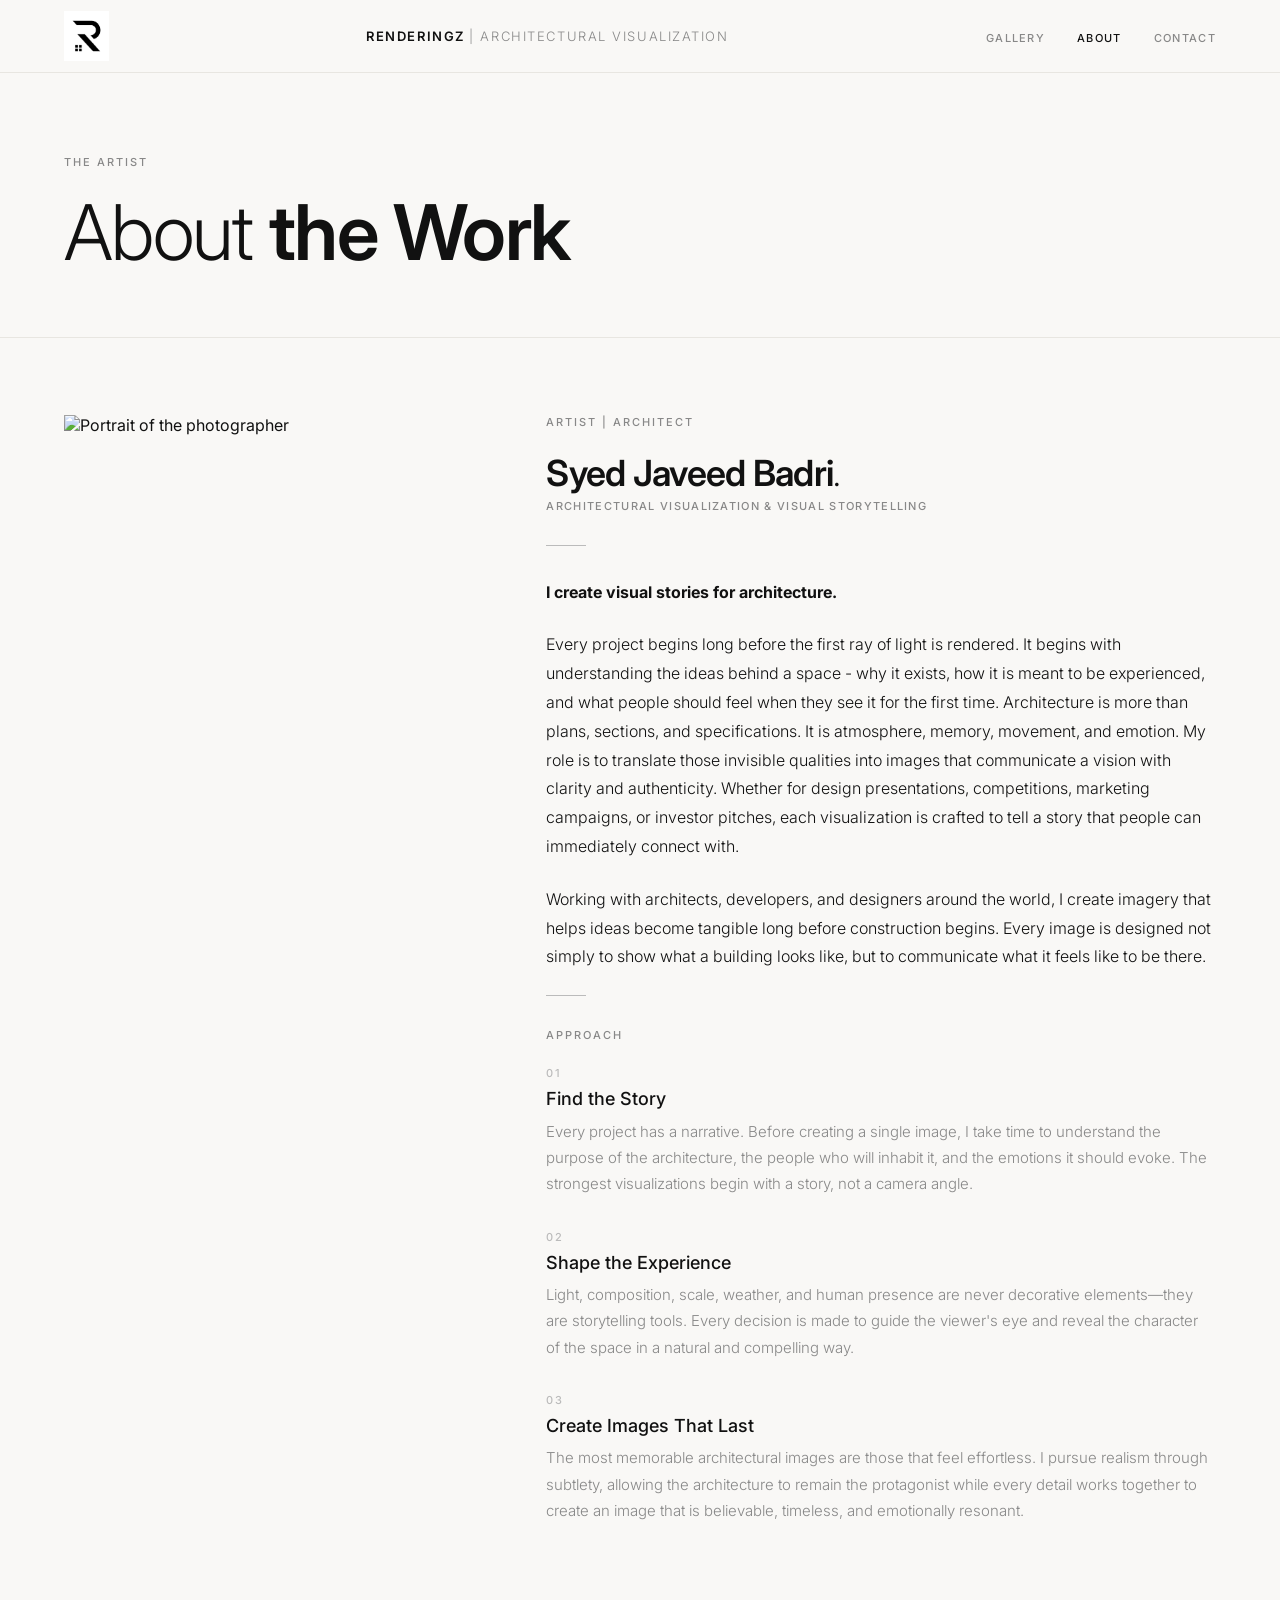
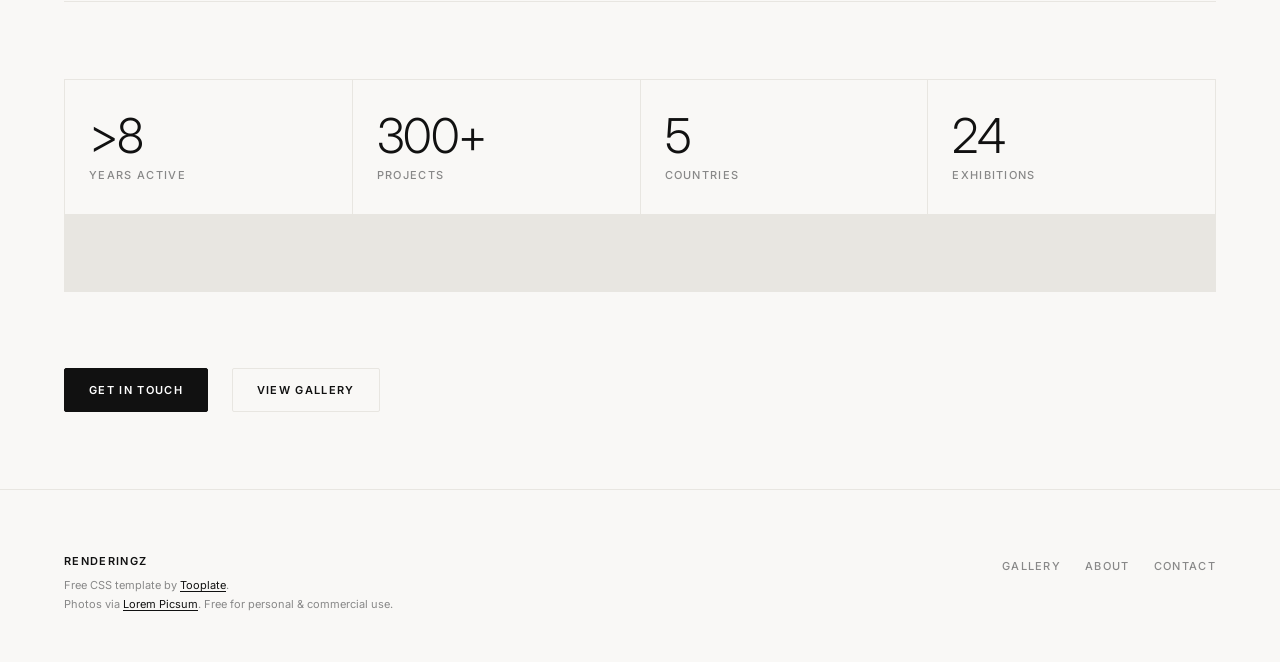
==== about.html @ 3589bfb1 "first initial commit" ====
<!DOCTYPE html>
<html lang="en">
<head>
  <meta charset="UTF-8" />
  <meta name="viewport" content="width=device-width, initial-scale=1.0" />
  <title>About — Renderingz</title>
  <link rel="icon" href="images/favicon.ico.png" />
  <meta name="description" content="About the photographer — Renderingz." />

  <!--
Tooplate 2160 Exhibit Studio
https://www.tooplate.com/view/2160-exhibit-studio
Free HTML CSS Template
-->

  <link rel="preconnect" href="https://fonts.googleapis.com" />
  <link rel="preconnect" href="https://fonts.gstatic.com" crossorigin />
  <link href="https://fonts.googleapis.com/css2?family=Inter:wght@300;400;500;600&display=swap" rel="stylesheet" />
  <link rel="stylesheet" href="Renderingz-style.css" />
</head>
<body>

  <!-- ═══════════════════════════════════════════════════════════════
       NAVIGATION
       ═══════════════════════════════════════════════════════════════ -->
  <nav class="site-nav" role="navigation" aria-label="Main">

    

    <div class="nav__bar">

      <a href="index.html" class="logo">
        <img src="images/logo-2-01.png" alt="Company Logo">

      <!-- ↓ EDIT: Your studio / brand name -->
      <a href="index.html" class="nav__wordmark">RENDERINGZ <span>| Architectural visualization</span></a>

      <ul class="nav__links">
        <li><a href="index.html">Gallery</a></li>
        <li><a href="about.html" class="nav__link--active">About</a></li>
        <li><a href="contact.html">Contact</a></li>
      </ul>

      <button
        class="nav__hamburger"
        id="js-hamburger"
        aria-label="Open menu"
        aria-expanded="false"
        aria-controls="js-mobile-menu"
      >
        <span class="nav__hamburger-line"></span>
        <span class="nav__hamburger-line"></span>
        <span class="nav__hamburger-line"></span>
      </button>
    </div>

    <ul class="nav__mobile-menu" id="js-mobile-menu" aria-hidden="true">
      <li><a href="index.html">Gallery</a></li>
      <li><a href="about.html" class="nav__link--active">About</a></li>
      <li><a href="contact.html">Contact</a></li>
    </ul>

  </nav>


  <!-- ═══════════════════════════════════════════════════════════════
       HERO
       ═══════════════════════════════════════════════════════════════ -->
  <header class="page-hero">
    <p class="page-hero__tag">The Artist</p>
    <!-- ↓ EDIT: Your name or studio tagline -->
    <h1 class="page-hero__title">About <strong>the Work</strong></h1>
  </header>


  <!-- ═══════════════════════════════════════════════════════════════
       ABOUT CONTENT
       ═══════════════════════════════════════════════════════════════ -->
  <main class="about-body">

    <!-- ── Portrait + Bio ──────────────────────────────────────── -->
    <div class="about-intro">

      <div class="about-portrait">
        <!-- ↓ EDIT: Replace with your portrait photo -->
        <img
          src="images/tooplate-about-image.jpg"
          width="600"
          height="800"
          alt="Portrait of the photographer"
          class="about-portrait__img"
          loading="eager"
        />
      </div>

      <div class="about-bio">
        <p class="about-bio__label">Artist | Architect</p>

        <!-- ↓ EDIT: Your full name -->
        <h2 class="about-bio__name"><strong>Syed Javeed Badri</strong>.</h2>
        <!-- ↓ EDIT: Your title or specialty -->
        <p class="about-bio__title">Architectural Visualization & Visual Storytelling</p>

        <div class="about-bio__divider" aria-hidden="true"></div>

        <!-- ↓ EDIT: Your bio paragraphs (2–3 is ideal) -->
        <p class="about-bio__text">
          <strong>I create visual stories for architecture.</strong>
          
        </p>
        <p class="about-bio__text">
          Every project begins long before the first ray of light is rendered. It begins with understanding the ideas behind a space - why it exists, how it is meant to be experienced, and what people should feel when they see it for the first time. 
          Architecture is more than plans, sections, and specifications. It is atmosphere, memory, movement, and emotion. My role is to translate those invisible qualities into images that communicate a vision with clarity and authenticity. Whether for design presentations, competitions, marketing campaigns, or investor pitches, each visualization is crafted to tell a story that people can immediately connect with.
        </p>
        <p class="about-bio__text">
          Working with architects, developers, and designers around the world, I create imagery that helps ideas become tangible long before construction begins. Every image is designed not simply to show what a building looks like, but to communicate what it feels like to be there.
        </p>

        <!-- ── Approach ──────────────────────────────────────────── -->
        <div class="about-bio__divider" aria-hidden="true"></div>
        <p class="about-bio__label">Approach</p>

        <div class="about-approach__items">

          <!-- ↓ EDIT: Your working philosophy — 3 points is ideal -->
          <div class="about-approach__item">
            <div class="about-approach__item-number">01</div>
            <h3 class="about-approach__item-title">Find the Story</h3>
            <p class="about-approach__item-text">
              Every project has a narrative. Before creating a single image, I take time to understand the purpose of the architecture, the people who will inhabit it, and the emotions it should evoke. The strongest visualizations begin with a story, not a camera angle.
            </p>
          </div>

          <div class="about-approach__item">
            <div class="about-approach__item-number">02</div>
            <h3 class="about-approach__item-title">Shape the Experience</h3>
            <p class="about-approach__item-text">
              Light, composition, scale, weather, and human presence are never decorative elements—they are storytelling tools. Every decision is made to guide the viewer's eye and reveal the character of the space in a natural and compelling way.
            </p>
          </div>

          <div class="about-approach__item">
            <div class="about-approach__item-number">03</div>
            <h3 class="about-approach__item-title">Create Images That Last</h3>
            <p class="about-approach__item-text">
              The most memorable architectural images are those that feel effortless. I pursue realism through subtlety, allowing the architecture to remain the protagonist while every detail works together to create an image that is believable, timeless, and emotionally resonant.
            </p>
          </div>

        </div>

      </div>

    </div><!-- /about-intro -->


    <!-- ── Stats ────────────────────────────────────────────────── -->
    <div class="about-stats">

      <!-- ↓ EDIT: Update your career stats -->
      <div class="about-stat">
        <div class="about-stat__number">>8</div>
        <div class="about-stat__label">Years active</div>
      </div>

      <div class="about-stat">
        <div class="about-stat__number">300+</div>
        <div class="about-stat__label">Projects</div>
      </div>

      <div class="about-stat">
        <div class="about-stat__number">5</div>
        <div class="about-stat__label">Countries</div>
      </div>

      <div class="about-stat">
        <div class="about-stat__number">24</div>
        <div class="about-stat__label">Exhibitions</div>
      </div>

    </div><!-- /about-stats -->


    <!-- ── CTA ──────────────────────────────────────────────────── -->
    <div class="about-cta">
      <!-- ↓ EDIT: Link to your gallery and contact page -->
      <a href="contact.html" class="btn btn--primary">Get in touch</a>
      <a href="index.html"   class="btn btn--ghost">View gallery</a>
    </div>

  </main>


  <!-- ═══════════════════════════════════════════════════════════════
       FOOTER
       ═══════════════════════════════════════════════════════════════ -->
  <footer class="site-footer">
    <div>
      <!-- ↓ EDIT: Your studio name -->
      <p class="footer__brand">Renderingz</p>
      <p class="footer__credit">
        Free CSS template by <a href="https://www.tooplate.com/view/2160-exhibit-studio" target="_blank" rel="nofollow">Tooplate</a>.<br>
        Photos via <a href="https://picsum.photos" target="_blank" rel="noopener">Lorem Picsum</a>. Free for personal &amp; commercial use.
      </p>
    </div>
    <ul class="footer__nav">
      <li><a href="index.html">Gallery</a></li>
      <li><a href="about.html">About</a></li>
      <li><a href="contact.html">Contact</a></li>
    </ul>
  </footer>

  <!-- ═══════════════════════════════════════════════════════════════
       JAVASCRIPT — Hamburger menu only
       ═══════════════════════════════════════════════════════════════ -->
  <script src="tooplate-exhibit-script.js"></script>

</body>
</html>
---- Renderingz-style.css ----
/*
Tooplate 2160 Exhibit Studio
https://www.tooplate.com/view/2160-exhibit-studio
Free HTML CSS Template
*/

/* ═══════════════════════════════════════════════════════════════
       DESIGN TOKENS — Edit these to restyle the entire template
       ═══════════════════════════════════════════════════════════════ */
    :root {

      /* ── Palette ─────────────────────────────────────────────── */
      --color-page-background:    #f9f8f6;   /* Off-white canvas                */
      --color-surface:            #ffffff;   /* Card / panel backgrounds        */
      --color-text-primary:       #111111;   /* Headlines, nav links            */
      --color-text-secondary:     #888888;   /* Sub-labels, meta info           */
      --color-text-tertiary:      #bbbbbb;   /* Dividers, faint labels          */
      --color-accent:             #111111;   /* Hover underlines, active states */
      --color-border-subtle:      #e8e6e1;   /* Hairline borders                */

      /* ── Caption Overlay ─────────────────────────────────────── */
      --color-caption-background: rgba(0, 0, 0, 0.72);  /* Semi-transparent bar */
      --color-caption-text:       #ffffff;
      --color-caption-meta:       rgba(255, 255, 255, 0.60);

      /* ── Lightbox (Lightroom Mode) ───────────────────────────── */
      --color-lightbox-backdrop:  rgba(8, 8, 8, 0.97);
      --color-lightbox-ui:        rgba(255, 255, 255, 0.85);
      --color-lightbox-ui-hover:  #ffffff;
      --color-lightbox-meta:      rgba(255, 255, 255, 0.50);

      /* ── Typography ──────────────────────────────────────────── */
      --font-family:              'Inter', -apple-system, BlinkMacSystemFont, sans-serif;
      --font-size-wordmark:       0.8125rem;  /* NAV logo text             */
      --font-size-label:          0.6875rem;  /* Tags, meta, small labels  */
      --font-size-caption-title:  0.8125rem;  /* Overlay photo title       */
      --font-size-caption-meta:   0.6875rem;  /* Overlay photographer meta */
      --font-size-hero-title:     clamp(2.25rem, 6vw, 5rem);
      --font-size-hero-sub:       clamp(0.75rem, 1.5vw, 0.875rem);
      --font-size-footer:         0.6875rem;
      --letter-spacing-wide:      0.12em;
      --letter-spacing-wider:     0.18em;

      /* ── Page Spacing ────────────────────────────────────────── */
      --space-page-x:             clamp(1.5rem, 5vw, 6rem);  /* Left/right margin  */
      --space-page-top:           2rem;
      --space-nav-height:         4.5rem;
      --space-hero-top:           clamp(3rem, 6vw, 6rem);
      --space-hero-bottom:        clamp(2.5rem, 5vw, 5rem);
      --space-section-gap:        clamp(1rem, 2vw, 1.5rem);
      --space-footer-top:         clamp(3rem, 5vw, 5rem);

      /* ── Masonry Grid ────────────────────────────────────────── */
      --grid-column-gap:          clamp(0.625rem, 1.25vw, 1.125rem); /* Gap between columns */
      --grid-item-margin-bottom:  clamp(0.625rem, 1.25vw, 1.125rem); /* Gap between rows    */
      --grid-columns-wide:        4;   /* ≥1400px */
      --grid-columns-desktop:     3;   /* ≥900px  */
      --grid-columns-tablet:      2;   /* ≥560px  */
      --grid-columns-mobile:      1;   /* <560px  */
      --grid-border-radius:       2px;

      /* ── Transitions ─────────────────────────────────────────── */
      --transition-caption:       transform 0.38s cubic-bezier(0.4, 0, 0.2, 1),
                                  opacity  0.38s cubic-bezier(0.4, 0, 0.2, 1);
      --transition-image-scale:   transform 0.55s cubic-bezier(0.25, 0.46, 0.45, 0.94);
      --transition-lightbox:      opacity 0.28s ease;
      --transition-lightbox-img:  opacity 0.22s ease, transform 0.28s cubic-bezier(0.4, 0, 0.2, 1);

      /* ── Contact Form Colors ──────────────────────────────────── */
      --color-input-bg:           #ffffff;
      --color-input-border:       #d8d5cf;
      --color-input-focus:        #111111;
      --color-success-bg:         #f0faf4;
      --color-success-text:       #1a7a45;
      --color-success-border:     #b6e8cb;
      --color-error-text:         #c0392b;

    }

    /* ═══════════════════════════════════════════════════════════════
       RESET & BASE
       ═══════════════════════════════════════════════════════════════ */
    *, *::before, *::after { box-sizing: border-box; margin: 0; padding: 0; }

    html {
      font-family:          var(--font-family);
      font-size:            16px;
      background-color:     var(--color-page-background);
      color:                var(--color-text-primary);
      -webkit-font-smoothing: antialiased;
      text-rendering:       optimizeLegibility;
      scroll-behavior:      smooth;
    }

    body { min-height: 100vh; }

    img { display: block; width: 100%; height: auto; }

    a { color: inherit; text-decoration: none; }

    /* ═══════════════════════════════════════════════════════════════
       NAVIGATION
       ═══════════════════════════════════════════════════════════════ */
    .site-nav {
      position:         sticky;
      top:              0;
      z-index:          200;
      background-color: var(--color-page-background);
      border-bottom:    1px solid var(--color-border-subtle);
    }

    .navbar {
    display: flex;
    justify-content: space-between;
    align-items: center;
    padding: 20px 50px;
}

.logo img {
    height: 50px;      /* Adjust to your preference */
    width: auto;
    display: block;
}

.nav-links {
    display: flex;
    gap: 50px;
    list-style: none;
}

    /* ── Top bar (wordmark + hamburger / desktop links) ────────── */
    .nav__bar {
      display:          flex;
      align-items:      center;
      justify-content:  space-between;
      height:           var(--space-nav-height);
      padding:          0 var(--space-page-x);
    }

    .nav__wordmark {
      font-size:      var(--font-size-wordmark);
      font-weight:    600;
      letter-spacing: var(--letter-spacing-wide);
      text-transform: uppercase;
      color:          var(--color-text-primary);
    }

    .nav__wordmark span {
      font-weight:    300;
      color:          var(--color-text-secondary);
    }

    /* ── Desktop links (hidden on mobile) ───────────────────────── */
    .nav__links {
      display:        flex;
      align-items:    center;
      gap:            2rem;
      list-style:     none;
    }

    .nav__links a {
      font-size:      var(--font-size-label);
      font-weight:    500;
      letter-spacing: var(--letter-spacing-wide);
      text-transform: uppercase;
      color:          var(--color-text-secondary);
      transition:     color 0.2s ease;
    }

    .nav__links a:hover { color: var(--color-text-primary); }

    .nav__links .nav__link--active { color: var(--color-text-primary); }

    /* ── Hamburger button (hidden on desktop) ───────────────────── */
    .nav__hamburger {
      display:          none;
      flex-direction:   column;
      justify-content:  center;
      align-items:      center;
      gap:              5px;
      width:            2.5rem;
      height:           2.5rem;
      background:       transparent;
      border:           none;
      cursor:           pointer;
      padding:          0.25rem;
      border-radius:    4px;
      -webkit-tap-highlight-color: transparent;
    }

    .nav__hamburger-line {
      display:          block;
      width:            22px;
      height:           1.5px;
      background:       var(--color-text-primary);
      border-radius:    2px;
      transition:       transform 0.3s ease, opacity 0.3s ease, width 0.3s ease;
      transform-origin: center;
    }

    /* Animate to X when open */
    .nav__hamburger[aria-expanded="true"] .nav__hamburger-line:nth-child(1) {
      transform: translateY(6.5px) rotate(45deg);
    }
    .nav__hamburger[aria-expanded="true"] .nav__hamburger-line:nth-child(2) {
      opacity:  0;
      width:    0;
    }
    .nav__hamburger[aria-expanded="true"] .nav__hamburger-line:nth-child(3) {
      transform: translateY(-6.5px) rotate(-45deg);
    }

    /* ── Mobile drawer ──────────────────────────────────────────── */
    .nav__mobile-menu {
      display:          none;           /* JS toggles .is-open */
      flex-direction:   column;
      padding:          0 var(--space-page-x) 1.5rem;
      border-top:       1px solid var(--color-border-subtle);
      background-color: var(--color-page-background);

      /* Slide-down animation */
      overflow:         hidden;
      max-height:       0;
      opacity:          0;
      transition:       max-height 0.35s cubic-bezier(0.4, 0, 0.2, 1),
                        opacity    0.25s ease,
                        padding    0.35s ease;
    }

    .nav__mobile-menu.is-open {
      max-height:       20rem;
      opacity:          1;
      padding-top:      1.25rem;
    }

    .nav__mobile-menu li {
      list-style: none;
      border-bottom: 1px solid var(--color-border-subtle);
    }

    .nav__mobile-menu li:last-child { border-bottom: none; }

    .nav__mobile-menu a {
      display:          block;
      padding:          0.9rem 0;
      font-size:        0.8125rem;
      font-weight:      500;
      letter-spacing:   var(--letter-spacing-wide);
      text-transform:   uppercase;
      color:            var(--color-text-secondary);
      transition:       color 0.2s ease;
    }

    .nav__mobile-menu a:hover,
    .nav__mobile-menu .nav__link--active { color: var(--color-text-primary); }

    /* ── Responsive switch ──────────────────────────────────────── */
    @media (max-width: 680px) {
      .nav__links     { display: none; }
      .nav__hamburger { display: flex; }
      .nav__mobile-menu { display: flex; }
    }

    /* ═══════════════════════════════════════════════════════════════
       HERO HEADER
       ═══════════════════════════════════════════════════════════════ */
    .site-hero {
      padding:         var(--space-hero-top) var(--space-page-x) var(--space-hero-bottom);
      border-bottom:   1px solid var(--color-border-subtle);
    }

    .hero__tag {
      display:         inline-block;
      font-size:       var(--font-size-label);
      font-weight:     500;
      letter-spacing:  var(--letter-spacing-wider);
      text-transform:  uppercase;
      color:           var(--color-text-secondary);
      margin-bottom:   1.5rem;
    }

    .hero__title {
      font-size:       var(--font-size-hero-title);
      font-weight:     300;
      line-height:     1.05;
      letter-spacing:  -0.02em;
      max-width:       14ch;
      margin-bottom:   1.75rem;
    }

    .hero__title strong { font-weight: 600; }

    .hero__meta {
      display:         flex;
      align-items:     center;
      gap:             1.5rem;
    }

    .hero__count {
      font-size:       var(--font-size-hero-sub);
      font-weight:     400;
      letter-spacing:  var(--letter-spacing-wide);
      color:           var(--color-text-secondary);
    }

    .hero__rule {
      flex:            1;
      max-width:       4rem;
      height:          1px;
      background:      var(--color-text-tertiary);
    }

    .hero__desc {
      font-size:       var(--font-size-hero-sub);
      color:           var(--color-text-secondary);
      max-width:       48ch;
      line-height:     1.6;
    }

    /* ═══════════════════════════════════════════════════════════════
       FILTER BAR  (optional — remove this section if not needed)
       ═══════════════════════════════════════════════════════════════ */

    /* ═══════════════════════════════════════════════════════════════
       FILTER BAR  (optional — remove this section if not needed)
       ═══════════════════════════════════════════════════════════════ */
    .gallery-filter-wrap {
      border-bottom: 1px solid var(--color-border-subtle);
    }

    .gallery-filter {
      display:         flex;
      align-items:     center;
      flex-wrap:       wrap;       /* All buttons visible — no hidden scroll */
      gap:             0.375rem;
      padding:         0.75rem var(--space-page-x);
    }

    .filter__btn {
      /* 44px minimum tap target height for touch usability */
      min-height:      2.75rem;
      padding:         0 1rem;
      font-family:     var(--font-family);
      font-size:       var(--font-size-label);
      font-weight:     500;
      letter-spacing:  var(--letter-spacing-wide);
      text-transform:  uppercase;
      color:           var(--color-text-secondary);
      background:      transparent;
      border:          1px solid transparent;
      border-radius:   999px;
      cursor:          pointer;
      transition:      all 0.2s ease;
      -webkit-tap-highlight-color: transparent;
      white-space:     nowrap;     /* Each label stays on one line */
    }

    .filter__btn:hover {
      color:           var(--color-text-primary);
      border-color:    var(--color-border-subtle);
    }

    .filter__btn.is-active {
      color:           var(--color-surface);
      background:      var(--color-text-primary);
      border-color:    var(--color-text-primary);
    }

    /* On touch devices: always show caption (no hover state exists) */
    @media (hover: none) {
      .gallery__caption {
        transform:   translateY(0);
        opacity:     1;
      }
    }

    /* ═══════════════════════════════════════════════════════════════
       MASONRY GALLERY  ← THE GRID
       CSS Columns masonry — no JavaScript required for the layout.
       ═══════════════════════════════════════════════════════════════ */
    .gallery {
      padding:         var(--space-section-gap) var(--space-page-x);

      /* CSS Columns masonry */
      column-count:    var(--grid-columns-desktop);
      column-gap:      var(--grid-column-gap);
    }

    /* ── Responsive column counts ─────────────────────────────── */
    @media (min-width: 1400px) {
      .gallery { column-count: var(--grid-columns-wide); }
    }

    @media (max-width: 900px) {
      .gallery { column-count: var(--grid-columns-tablet); }
    }

    @media (max-width: 560px) {
      .gallery { column-count: var(--grid-columns-mobile); }
    }

    /* ── Gallery Item ─────────────────────────────────────────── */
    .gallery__item {
      position:        relative;
      display:         block;          /* Prevents column-break artifacts */
      break-inside:    avoid;          /* Prevents images from splitting   */
      margin-bottom:   var(--grid-item-margin-bottom);
      border-radius:   var(--grid-border-radius);
      overflow:        hidden;
      cursor:          pointer;
      background:      var(--color-border-subtle);  /* Placeholder while image loads */
    }

    /* ── Image zoom on hover ──────────────────────────────────── */
    .gallery__image {
      width:           100%;
      height:          auto;
      display:         block;
      transition:      var(--transition-image-scale);
      will-change:     transform;
    }

    .gallery__item:hover .gallery__image {
      transform:       scale(1.035);
    }

    /* ── Caption Overlay ──────────────────────────────────────── */
    .gallery__caption {
      position:        absolute;
      bottom:          0;
      left:            0;
      right:           0;
      padding:         var(--space-section-gap) 1rem 0.875rem;

      /* Gradient for legibility even without the bar background */
      background:      linear-gradient(
                         to top,
                         var(--color-caption-background) 0%,
                         rgba(0,0,0,0) 100%
                       );

      /* ── Hidden by default; slides up on hover ── */
      transform:       translateY(100%);
      opacity:         0;
      transition:      var(--transition-caption);
    }

    .gallery__item:hover .gallery__caption {
      transform:       translateY(0);
      opacity:         1;
    }

    .gallery__caption-title {
      display:         block;
      font-size:       var(--font-size-caption-title);
      font-weight:     500;
      color:           var(--color-caption-text);
      margin-bottom:   0.25rem;
      white-space:     nowrap;
      overflow:        hidden;
      text-overflow:   ellipsis;
    }

    .gallery__caption-meta {
      display:         block;
      font-size:       var(--font-size-caption-meta);
      font-weight:     400;
      letter-spacing:  var(--letter-spacing-wide);
      color:           var(--color-caption-meta);
      text-transform:  uppercase;
    }

    /* ── Lightbox indicator icon ──────────────────────────────── */
    .gallery__expand-icon {
      position:        absolute;
      top:             0.75rem;
      right:           0.75rem;
      width:           1.75rem;
      height:          1.75rem;
      display:         flex;
      align-items:     center;
      justify-content: center;
      background:      rgba(0, 0, 0, 0.45);
      border-radius:   50%;
      opacity:         0;
      transition:      opacity 0.25s ease;
    }

    .gallery__expand-icon svg {
      width:  12px;
      height: 12px;
      stroke: #fff;
      fill:   none;
    }

    .gallery__item:hover .gallery__expand-icon { opacity: 1; }

    /* ═══════════════════════════════════════════════════════════════
       LIGHTBOX  —  "Lightroom Mode"
       Opened via JS when any gallery image is clicked.
       ═══════════════════════════════════════════════════════════════ */
    .lightbox {
      position:        fixed;
      inset:           0;
      z-index:         1000;
      display:         flex;
      flex-direction:  column;
      background:      var(--color-lightbox-backdrop);

      /* Hidden state */
      opacity:         0;
      pointer-events:  none;
      transition:      var(--transition-lightbox);
    }

    .lightbox.is-open {
      opacity:         1;
      pointer-events:  all;
    }

    /* ── Lightbox top bar ─────────────────────────────────────── */
    .lightbox__bar {
      display:         flex;
      align-items:     center;
      justify-content: space-between;
      padding:         1rem 1.5rem;
      flex-shrink:     0;
    }

    .lightbox__counter {
      font-size:       var(--font-size-label);
      font-weight:     400;
      letter-spacing:  var(--letter-spacing-wide);
      color:           var(--color-lightbox-meta);
    }

    .lightbox__close {
      width:           2.25rem;
      height:          2.25rem;
      display:         flex;
      align-items:     center;
      justify-content: center;
      background:      transparent;
      border:          none;
      border-radius:   50%;
      color:           var(--color-lightbox-ui);
      cursor:          pointer;
      transition:      background 0.2s ease, color 0.2s ease;
    }

    .lightbox__close:hover {
      background:      rgba(255,255,255,0.1);
      color:           var(--color-lightbox-ui-hover);
    }

    .lightbox__close svg {
      width:  18px;
      height: 18px;
      stroke: currentColor;
      fill:   none;
      stroke-width: 1.5;
    }

    /* ── Lightbox stage (image area) ──────────────────────────── */
    .lightbox__stage {
      flex:            1;
      display:         flex;
      align-items:     center;
      justify-content: center;
      position:        relative;
      padding:         0 5rem;
      overflow:        hidden;
    }

    @media (max-width: 560px) {
      .lightbox__stage { padding: 0 3rem; }
    }

    .lightbox__image {
      max-width:       100%;
      max-height:      100%;
      object-fit:      contain;
      border-radius:   1px;
      box-shadow:      0 30px 80px rgba(0,0,0,0.6);

      /* Transition when swapping images */
      opacity:         1;
      transform:       scale(1);
      transition:      var(--transition-lightbox-img);
    }

    .lightbox__image.is-loading {
      opacity:         0;
      transform:       scale(0.97);
    }

    /* ── Lightbox navigation arrows ───────────────────────────── */
    .lightbox__nav {
      position:        absolute;
      top:             50%;
      transform:       translateY(-50%);
      width:           3rem;
      height:          3rem;
      display:         flex;
      align-items:     center;
      justify-content: center;
      background:      rgba(255,255,255,0.08);
      border:          1px solid rgba(255,255,255,0.12);
      border-radius:   50%;
      color:           var(--color-lightbox-ui);
      cursor:          pointer;
      transition:      background 0.2s ease, color 0.2s ease;
    }

    .lightbox__nav:hover {
      background:      rgba(255,255,255,0.18);
      color:           var(--color-lightbox-ui-hover);
    }

    .lightbox__nav svg {
      width:  16px;
      height: 16px;
      stroke: currentColor;
      fill:   none;
      stroke-width: 1.75;
    }

    .lightbox__nav--prev { left:  1.25rem; }
    .lightbox__nav--next { right: 1.25rem; }

    /* ── Lightbox caption / bottom bar ───────────────────────── */
    .lightbox__caption {
      padding:         1.25rem 1.5rem 1.75rem;
      flex-shrink:     0;
      text-align:      center;
    }

    .lightbox__caption-title {
      font-size:       0.9375rem;
      font-weight:     500;
      color:           var(--color-lightbox-ui);
      margin-bottom:   0.3rem;
    }

    .lightbox__caption-meta {
      font-size:       var(--font-size-label);
      font-weight:     400;
      letter-spacing:  var(--letter-spacing-wide);
      text-transform:  uppercase;
      color:           var(--color-lightbox-meta);
    }

    /* ═══════════════════════════════════════════════════════════════
       FOOTER
       ═══════════════════════════════════════════════════════════════ */
    .site-footer {
      padding:         var(--space-footer-top) var(--space-page-x) 3rem;
      border-top:      1px solid var(--color-border-subtle);
      display:         flex;
      align-items:     flex-start;
      justify-content: space-between;
      gap:             2rem;
      flex-wrap:       wrap;
    }

    .footer__brand {
      font-size:       var(--font-size-footer);
      font-weight:     600;
      letter-spacing:  var(--letter-spacing-wide);
      text-transform:  uppercase;
      color:           var(--color-text-primary);
      margin-bottom:   0.5rem;
    }

    .footer__credit {
      font-size:       var(--font-size-footer);
      color:           var(--color-text-secondary);
      line-height:     1.7;
    }

    .footer__credit a {
      color:           var(--color-text-primary);
      text-decoration: underline;
      text-underline-offset: 2px;
    }

    .footer__nav {
      display:         flex;
      gap:             1.5rem;
      list-style:      none;
    }

    .footer__nav a {
      font-size:       var(--font-size-footer);
      font-weight:     500;
      letter-spacing:  var(--letter-spacing-wide);
      text-transform:  uppercase;
      color:           var(--color-text-secondary);
      transition:      color 0.2s ease;
    }

    .footer__nav a:hover { color: var(--color-text-primary); }

    /* ═══════════════════════════════════════════════════════════════
       UTILITIES
       ═══════════════════════════════════════════════════════════════ */
    .visually-hidden {
      position:   absolute;
      width:      1px;
      height:     1px;
      overflow:   hidden;
      clip:       rect(0,0,0,0);
      white-space: nowrap;
    }

/* ═══════════════════════════════════════════════════════════════
       PAGE HERO
       ═══════════════════════════════════════════════════════════════ */
    .page-hero {
      padding:       var(--space-hero-top) var(--space-page-x) var(--space-hero-bottom);
      border-bottom: 1px solid var(--color-border-subtle);
    }

    .page-hero__tag {
      display:        inline-block;
      font-size:      var(--font-size-label);
      font-weight:    500;
      letter-spacing: var(--letter-spacing-wider);
      text-transform: uppercase;
      color:          var(--color-text-secondary);
      margin-bottom:  1.5rem;
    }

    .page-hero__title {
      font-size:      var(--font-size-hero-title);
      font-weight:    300;
      line-height:    1.05;
      letter-spacing: -0.02em;
      max-width:      14ch;
    }

    .page-hero__title strong { font-weight: 600; }

    /* ═══════════════════════════════════════════════════════════════
       ABOUT LAYOUT
       ═══════════════════════════════════════════════════════════════ */
    .about-body {
      padding: clamp(3rem, 6vw, 6rem) var(--space-page-x);
    }

    /* ── Two-column: Residential + bio ─────────────────────────────── */
    .about-intro {
      display:               grid;
      grid-template-columns: 1fr 1.6fr;
      gap:                   clamp(2rem, 5vw, 5rem);
      align-items:           start;
      margin-bottom:         clamp(3rem, 6vw, 6rem);
      padding-bottom:        clamp(3rem, 6vw, 6rem);
      border-bottom:         1px solid var(--color-border-subtle);
    }

    @media (max-width: 720px) {
      .about-intro {
        grid-template-columns: 1fr;
      }
    }

    /* ── Residential image ─────────────────────────────────────────── */
    .about-Residential {
      position:      relative;
    }

    .about-Residential__img {
      width:         100%;
      aspect-ratio:  3 / 4;
      object-fit:    cover;
      border-radius: 2px;
      display:       block;
    }

    /* ── Bio text ───────────────────────────────────────────────── */
    .about-bio__label {
      font-size:      var(--font-size-label);
      font-weight:    500;
      letter-spacing: var(--letter-spacing-wider);
      text-transform: uppercase;
      color:          var(--color-text-secondary);
      margin-bottom:  1.5rem;
    }

    .about-bio__name {
      font-size:      clamp(1.5rem, 3vw, 2.25rem);
      font-weight:    300;
      letter-spacing: -0.02em;
      line-height:    1.15;
      margin-bottom:  0.25rem;
    }

    .about-bio__name strong { font-weight: 600; }

    .about-bio__title {
      font-size:      var(--font-size-label);
      font-weight:    500;
      letter-spacing: var(--letter-spacing-wide);
      text-transform: uppercase;
      color:          var(--color-text-secondary);
      margin-bottom:  2rem;
    }

    .about-bio__divider {
      width:          2.5rem;
      height:         1px;
      background:     var(--color-text-tertiary);
      margin-bottom:  2rem;
    }

    .about-bio__text {
      font-size:      1rem;
      font-weight:    300;
      line-height:    1.8;
      color:          var(--color-text-primary);
      margin-bottom:  1.5rem;
    }

    .about-bio__text:last-of-type { margin-bottom: 0; }

    /* ── Stats row ──────────────────────────────────────────────── */
    .about-stats {
      display:               grid;
      grid-template-columns: repeat(4, 1fr);
      gap:                   1px;
      background:            var(--color-border-subtle);
      border:                1px solid var(--color-border-subtle);
      margin-bottom:         clamp(3rem, 6vw, 6rem);
      padding-bottom:        clamp(3rem, 6vw, 6rem);
      border-bottom:         1px solid var(--color-border-subtle);
    }

    @media (max-width: 600px) {
      .about-stats { grid-template-columns: repeat(2, 1fr); }
    }

    .about-stat {
      background:  var(--color-page-background);
      padding:     2rem 1.5rem;
    }

    .about-stat__number {
      font-size:      clamp(2rem, 4vw, 3rem);
      font-weight:    300;
      letter-spacing: -0.03em;
      line-height:    1;
      margin-bottom:  0.5rem;
    }

    .about-stat__label {
      font-size:      var(--font-size-label);
      font-weight:    500;
      letter-spacing: var(--letter-spacing-wide);
      text-transform: uppercase;
      color:          var(--color-text-secondary);
    }

    /* ── Approach items (inside bio column) ────────────────────── */
    .about-approach__items {
      display:        flex;
      flex-direction: column;
      gap:            2rem;
      margin-top:     0.5rem;
    }

    .about-approach__item-number {
      font-size:      var(--font-size-label);
      font-weight:    500;
      letter-spacing: var(--letter-spacing-wide);
      color:          var(--color-text-tertiary);
      margin-bottom:  0.5rem;
    }

    .about-approach__item-title {
      font-size:      1.125rem;
      font-weight:    500;
      margin-bottom:  0.6rem;
    }

    .about-approach__item-text {
      font-size:      0.9375rem;
      font-weight:    300;
      line-height:    1.75;
      color:          var(--color-text-secondary);
    }

    /* ── CTA row ────────────────────────────────────────────────── */
    .about-cta {
      display:     flex;
      align-items: center;
      gap:         1.5rem;
      flex-wrap:   wrap;
    }

    .btn {
      display:         inline-flex;
      align-items:     center;
      gap:             0.5rem;
      height:          2.75rem;
      padding:         0 1.5rem;
      font-family:     var(--font-family);
      font-size:       var(--font-size-label);
      font-weight:     600;
      letter-spacing:  var(--letter-spacing-wide);
      text-transform:  uppercase;
      border-radius:   2px;
      cursor:          pointer;
      transition:      all 0.2s ease;
      -webkit-tap-highlight-color: transparent;
    }

    .btn--primary {
      background:   var(--color-text-primary);
      color:        var(--color-surface);
      border:       1px solid var(--color-text-primary);
    }

    .btn--primary:hover {
      background:   transparent;
      color:        var(--color-text-primary);
    }

    .btn--ghost {
      background:   transparent;
      color:        var(--color-text-primary);
      border:       1px solid var(--color-border-subtle);
    }

    .btn--ghost:hover {
      border-color: var(--color-text-primary);
    }

/* ═══════════════════════════════════════════════════════════════
       CONTACT LAYOUT
       ═══════════════════════════════════════════════════════════════ */
    .contact-body {
      padding: clamp(3rem, 6vw, 6rem) var(--space-page-x);
    }

    /* ── Two columns: form (left) + info (right) ─────────────────── */
    .contact-grid {
      display:               grid;
      grid-template-columns: 1.6fr 1fr;
      gap:                   clamp(2.5rem, 6vw, 7rem);
      align-items:           start;
    }

    @media (max-width: 800px) {
      .contact-grid { grid-template-columns: 1fr; }
    }

    /* ═══════════════════════════════════════════════════════════════
       CONTACT FORM
       ═══════════════════════════════════════════════════════════════ */
    .contact-form__heading {
      font-size:      1.25rem;
      font-weight:    500;
      letter-spacing: -0.01em;
      margin-bottom:  0.5rem;
    }

    .contact-form__subheading {
      font-size:      0.9375rem;
      font-weight:    300;
      color:          var(--color-text-secondary);
      line-height:    1.6;
      margin-bottom:  2.5rem;
    }

    /* ── Field groups ───────────────────────────────────────────── */
    .form-row {
      display:               grid;
      grid-template-columns: 1fr 1fr;
      gap:                   1rem;
      margin-bottom:         1rem;
    }

    @media (max-width: 480px) {
      .form-row { grid-template-columns: 1fr; }
    }

    .form-field {
      display:        flex;
      flex-direction: column;
      gap:            0.4rem;
      margin-bottom:  1rem;
    }

    .form-field:last-child { margin-bottom: 0; }

    .form-label {
      font-size:      var(--font-size-label);
      font-weight:    600;
      letter-spacing: var(--letter-spacing-wide);
      text-transform: uppercase;
      color:          var(--color-text-secondary);
    }

    .form-label .required {
      color:      var(--color-error-text);
      margin-left: 2px;
    }

    /* ── Inputs & Textarea ──────────────────────────────────────── */
    .form-input,
    .form-textarea,
    .form-select {
      width:          100%;
      /* Minimum 44px height on mobile */
      min-height:     2.75rem;
      padding:        0.625rem 0.875rem;
      font-family:    var(--font-family);
      font-size:      0.9375rem;
      font-weight:    300;
      color:          var(--color-text-primary);
      background:     var(--color-input-bg);
      border:         1px solid var(--color-input-border);
      border-radius:  2px;
      appearance:     none;
      -webkit-appearance: none;
      outline:        none;
      transition:     border-color 0.2s ease, box-shadow 0.2s ease;
    }

    .form-input::placeholder,
    .form-textarea::placeholder { color: var(--color-text-tertiary); }

    .form-input:focus,
    .form-textarea:focus,
    .form-select:focus {
      border-color: var(--color-input-focus);
      box-shadow:   0 0 0 3px rgba(17,17,17,0.07);
    }

    .form-textarea {
      resize:      vertical;
      min-height:  10rem;
      line-height: 1.65;
    }

    /* Custom select arrow */
    .form-select-wrap {
      position: relative;
    }

    .form-select-wrap::after {
      content:        '';
      position:       absolute;
      right:          0.9rem;
      top:            50%;
      transform:      translateY(-50%);
      width:          10px;
      height:         6px;
      background:     var(--color-text-secondary);
      clip-path:      polygon(0 0, 100% 0, 50% 100%);
      pointer-events: none;
    }

    /* ── Submit button ──────────────────────────────────────────── */
    .form-submit {
      margin-top:   1.5rem;
      display:      flex;
      align-items:  center;
      gap:          1rem;
      flex-wrap:    wrap;
    }

    .btn-submit {
      display:         inline-flex;
      align-items:     center;
      gap:             0.5rem;
      height:          2.75rem;
      padding:         0 1.75rem;
      font-family:     var(--font-family);
      font-size:       var(--font-size-label);
      font-weight:     600;
      letter-spacing:  var(--letter-spacing-wide);
      text-transform:  uppercase;
      color:           var(--color-surface);
      background:      var(--color-text-primary);
      border:          1px solid var(--color-text-primary);
      border-radius:   2px;
      cursor:          pointer;
      transition:      all 0.2s ease;
      -webkit-tap-highlight-color: transparent;
    }

    .btn-submit:hover {
      background:   transparent;
      color:        var(--color-text-primary);
    }

    .btn-submit:disabled {
      opacity: 0.5;
      cursor:  not-allowed;
    }

    .form-note {
      font-size:   var(--font-size-label);
      color:       var(--color-text-secondary);
      line-height: 1.6;
    }

    /* ── Success / Error messages ───────────────────────────────── */
    .form-message {
      display:       none;
      padding:       1rem 1.25rem;
      border-radius: 2px;
      font-size:     0.875rem;
      font-weight:   400;
      line-height:   1.5;
      margin-top:    1rem;
    }

    .form-message.is-success {
      display:          block;
      background:       var(--color-success-bg);
      color:            var(--color-success-text);
      border:           1px solid var(--color-success-border);
    }

    .form-message.is-error {
      display:          block;
      background:       #fdf0ef;
      color:            var(--color-error-text);
      border:           1px solid #f5c6c3;
    }

    /* ── Field error state ──────────────────────────────────────── */
    .form-input.is-invalid,
    .form-textarea.is-invalid {
      border-color: var(--color-error-text);
    }

    .field-error {
      display:     none;
      font-size:   var(--font-size-label);
      color:       var(--color-error-text);
      margin-top:  0.2rem;
    }

    .field-error.is-visible { display: block; }

    /* ═══════════════════════════════════════════════════════════════
       CONTACT SIDEBAR INFO
       ═══════════════════════════════════════════════════════════════ */
    .contact-info {
      position:   sticky;
      top:        calc(var(--space-nav-height) + 2rem);
    }

    @media (max-width: 800px) {
      .contact-info { position: static; }
    }

    .contact-info__section {
      margin-bottom:  2.5rem;
      padding-bottom: 2.5rem;
      border-bottom:  1px solid var(--color-border-subtle);
    }

    .contact-info__section:last-child {
      margin-bottom:  0;
      padding-bottom: 0;
      border-bottom:  none;
    }

    .contact-info__label {
      font-size:      var(--font-size-label);
      font-weight:    600;
      letter-spacing: var(--letter-spacing-wider);
      text-transform: uppercase;
      color:          var(--color-text-secondary);
      margin-bottom:  1rem;
    }

    .contact-info__value {
      font-size:   1rem;
      font-weight: 300;
      line-height: 1.6;
    }

    .contact-info__link {
      display:        inline-block;
      font-size:      0.9375rem;
      font-weight:    400;
      color:          var(--color-text-primary);
      text-decoration: underline;
      text-underline-offset: 3px;
      text-decoration-color: var(--color-text-tertiary);
      transition:     text-decoration-color 0.2s ease;
      margin-bottom:  0.375rem;
    }

    .contact-info__link:hover {
      text-decoration-color: var(--color-text-primary);
    }

    /* ── Social links ───────────────────────────────────────────── */
    .social-links {
      display:        flex;
      flex-direction: column;
      gap:            0.5rem;
    }

    .social-link {
      display:        flex;
      align-items:    center;
      gap:            0.625rem;
      font-size:      0.875rem;
      font-weight:    400;
      color:          var(--color-text-secondary);
      transition:     color 0.2s ease;
    }

    .social-link:hover { color: var(--color-text-primary); }

    .social-link__platform {
      font-size:      var(--font-size-label);
      font-weight:    600;
      letter-spacing: var(--letter-spacing-wide);
      text-transform: uppercase;
      color:          var(--color-text-tertiary);
      min-width:      4rem;
    }

    /* ── Availability badge ─────────────────────────────────────── */
    .availability {
      display:      inline-flex;
      align-items:  center;
      gap:          0.5rem;
      font-size:    var(--font-size-label);
      font-weight:  500;
      letter-spacing: var(--letter-spacing-wide);
      text-transform: uppercase;
    }

    .availability__dot {
      width:         7px;
      height:        7px;
      border-radius: 50%;
      background:    #2ecc71;
      flex-shrink:   0;
      /* Pulse animation */
      animation:     pulse 2.4s ease-in-out infinite;
    }

    @keyframes pulse {
      0%, 100% { opacity: 1;   transform: scale(1); }
      50%      { opacity: 0.5; transform: scale(1.3); }
    }
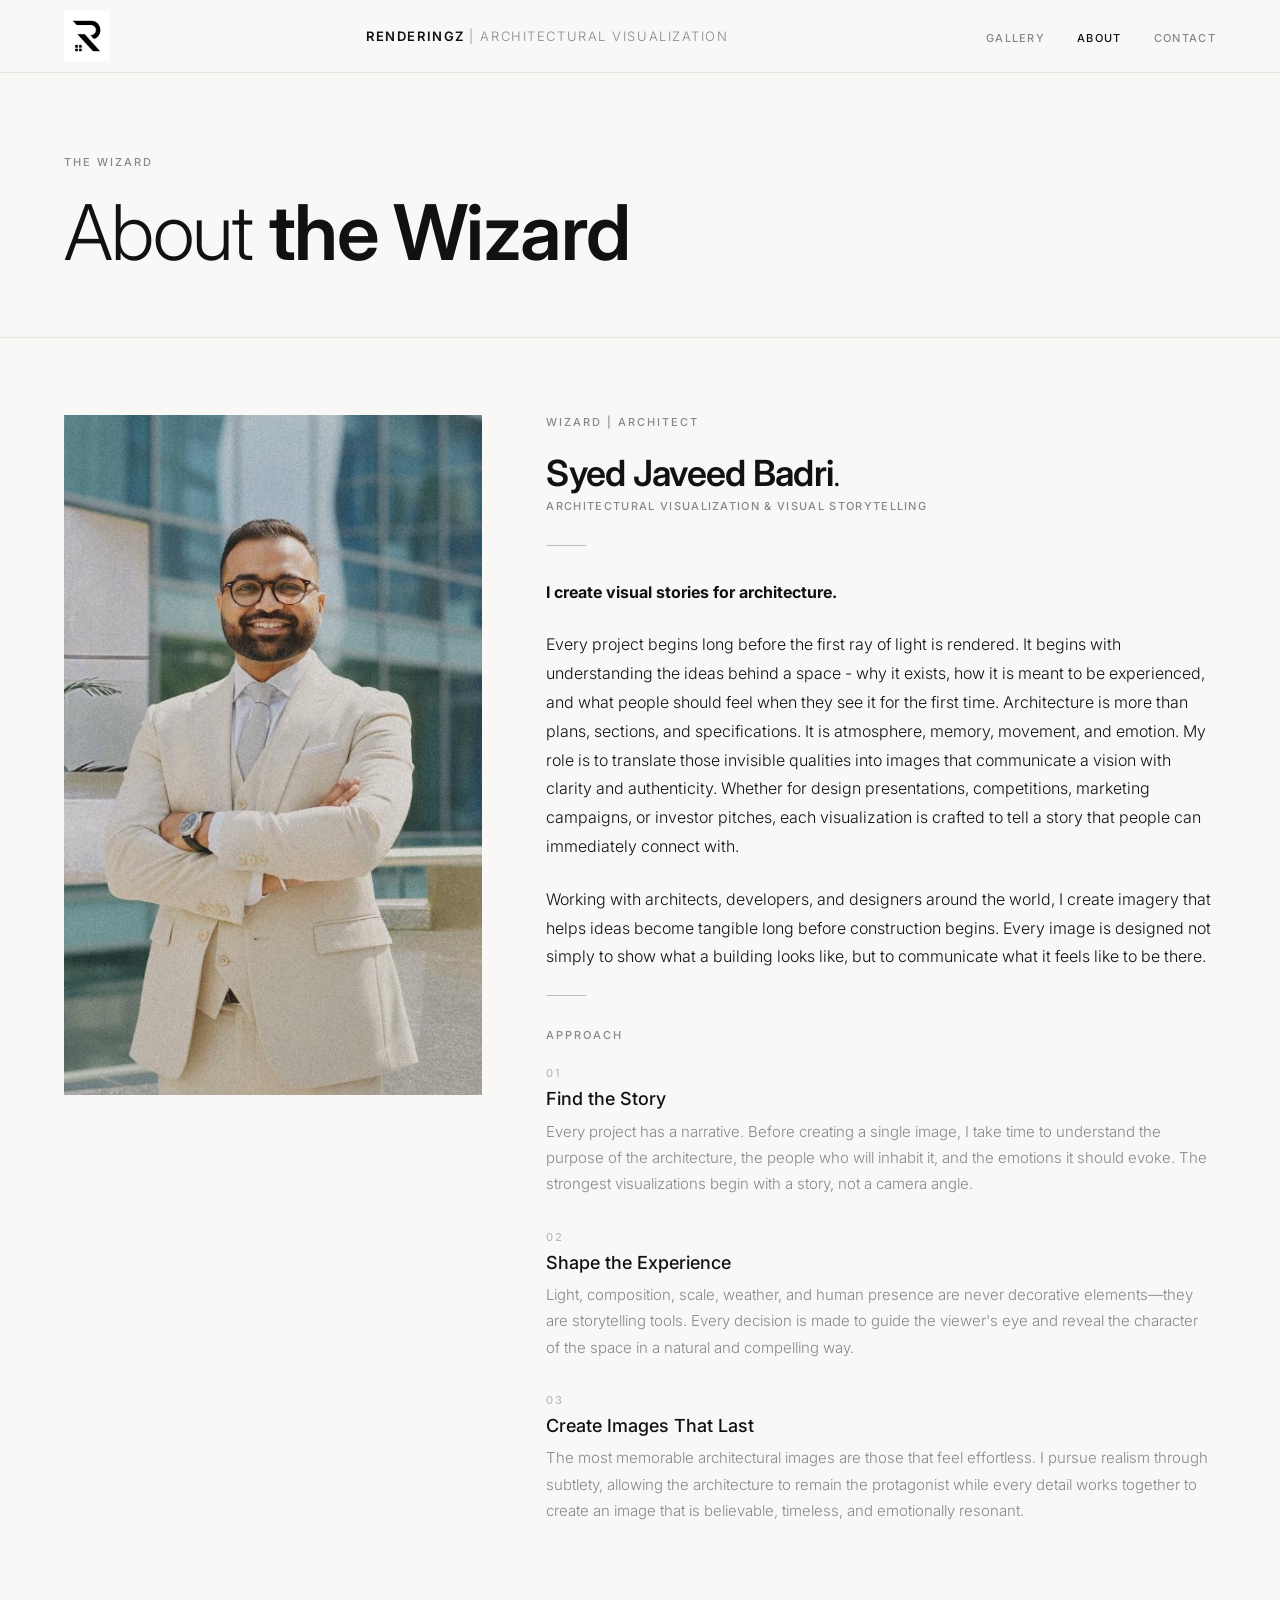
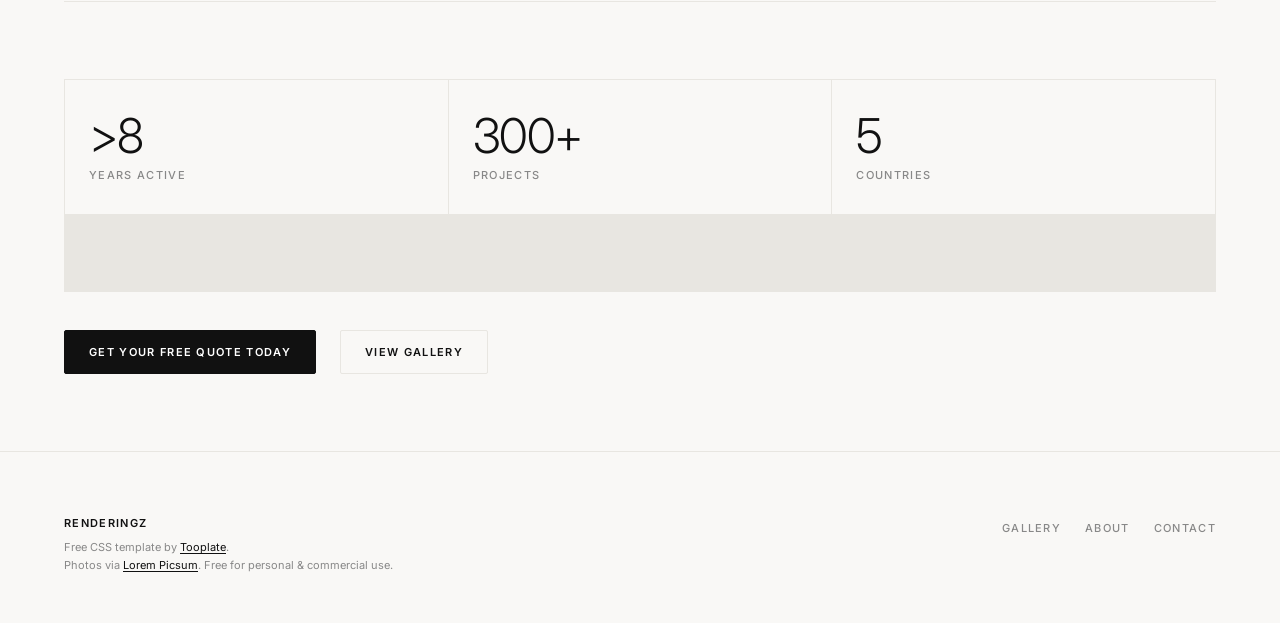
==== commit 01427e7d: "260715 second draft" ====
--- a/about.html
+++ b/about.html
@@ -67,9 +67,9 @@
        HERO
        ═══════════════════════════════════════════════════════════════ -->
   <header class="page-hero">
-    <p class="page-hero__tag">The Artist</p>
+    <p class="page-hero__tag">The Wizard</p>
     <!-- ↓ EDIT: Your name or studio tagline -->
-    <h1 class="page-hero__title">About <strong>the Work</strong></h1>
+    <h1 class="page-hero__title">About <strong>the Wizard</strong></h1>
   </header>
 
 
@@ -84,7 +84,7 @@
       <div class="about-portrait">
         <!-- ↓ EDIT: Replace with your portrait photo -->
         <img
-          src="images/tooplate-about-image.jpg"
+          src="images/wizard profile picture.jpeg"
           width="600"
           height="800"
           alt="Portrait of the photographer"
@@ -94,7 +94,7 @@
       </div>
 
       <div class="about-bio">
-        <p class="about-bio__label">Artist | Architect</p>
+        <p class="about-bio__label">Wizard | Architect</p>
 
         <!-- ↓ EDIT: Your full name -->
         <h2 class="about-bio__name"><strong>Syed Javeed Badri</strong>.</h2>
@@ -173,10 +173,7 @@
         <div class="about-stat__label">Countries</div>
       </div>
 
-      <div class="about-stat">
-        <div class="about-stat__number">24</div>
-        <div class="about-stat__label">Exhibitions</div>
-      </div>
+    
 
     </div><!-- /about-stats -->
 
@@ -184,7 +181,7 @@
     <!-- ── CTA ──────────────────────────────────────────────────── -->
     <div class="about-cta">
       <!-- ↓ EDIT: Link to your gallery and contact page -->
-      <a href="contact.html" class="btn btn--primary">Get in touch</a>
+      <a href="contact.html" class="btn btn--primary">Get your free quote today</a>
       <a href="index.html"   class="btn btn--ghost">View gallery</a>
     </div>
 
--- a/Renderingz-style.css
+++ b/Renderingz-style.css
@@ -827,11 +827,11 @@
     /* ── Stats row ──────────────────────────────────────────────── */
     .about-stats {
       display:               grid;
-      grid-template-columns: repeat(4, 1fr);
+      grid-template-columns: repeat(3, 1fr);
       gap:                   1px;
       background:            var(--color-border-subtle);
       border:                1px solid var(--color-border-subtle);
-      margin-bottom:         clamp(3rem, 6vw, 6rem);
+      margin-bottom:         clamp(1rem, 3vw, 3rem);
       padding-bottom:        clamp(3rem, 6vw, 6rem);
       border-bottom:         1px solid var(--color-border-subtle);
     }
@@ -1119,14 +1119,14 @@
     }
 
     .form-message.is-success {
-      display:          block;
+      display:          none;
       background:       var(--color-success-bg);
       color:            var(--color-success-text);
       border:           1px solid var(--color-success-border);
     }
 
     .form-message.is-error {
-      display:          block;
+      display:          none;
       background:       #fdf0ef;
       color:            var(--color-error-text);
       border:           1px solid #f5c6c3;
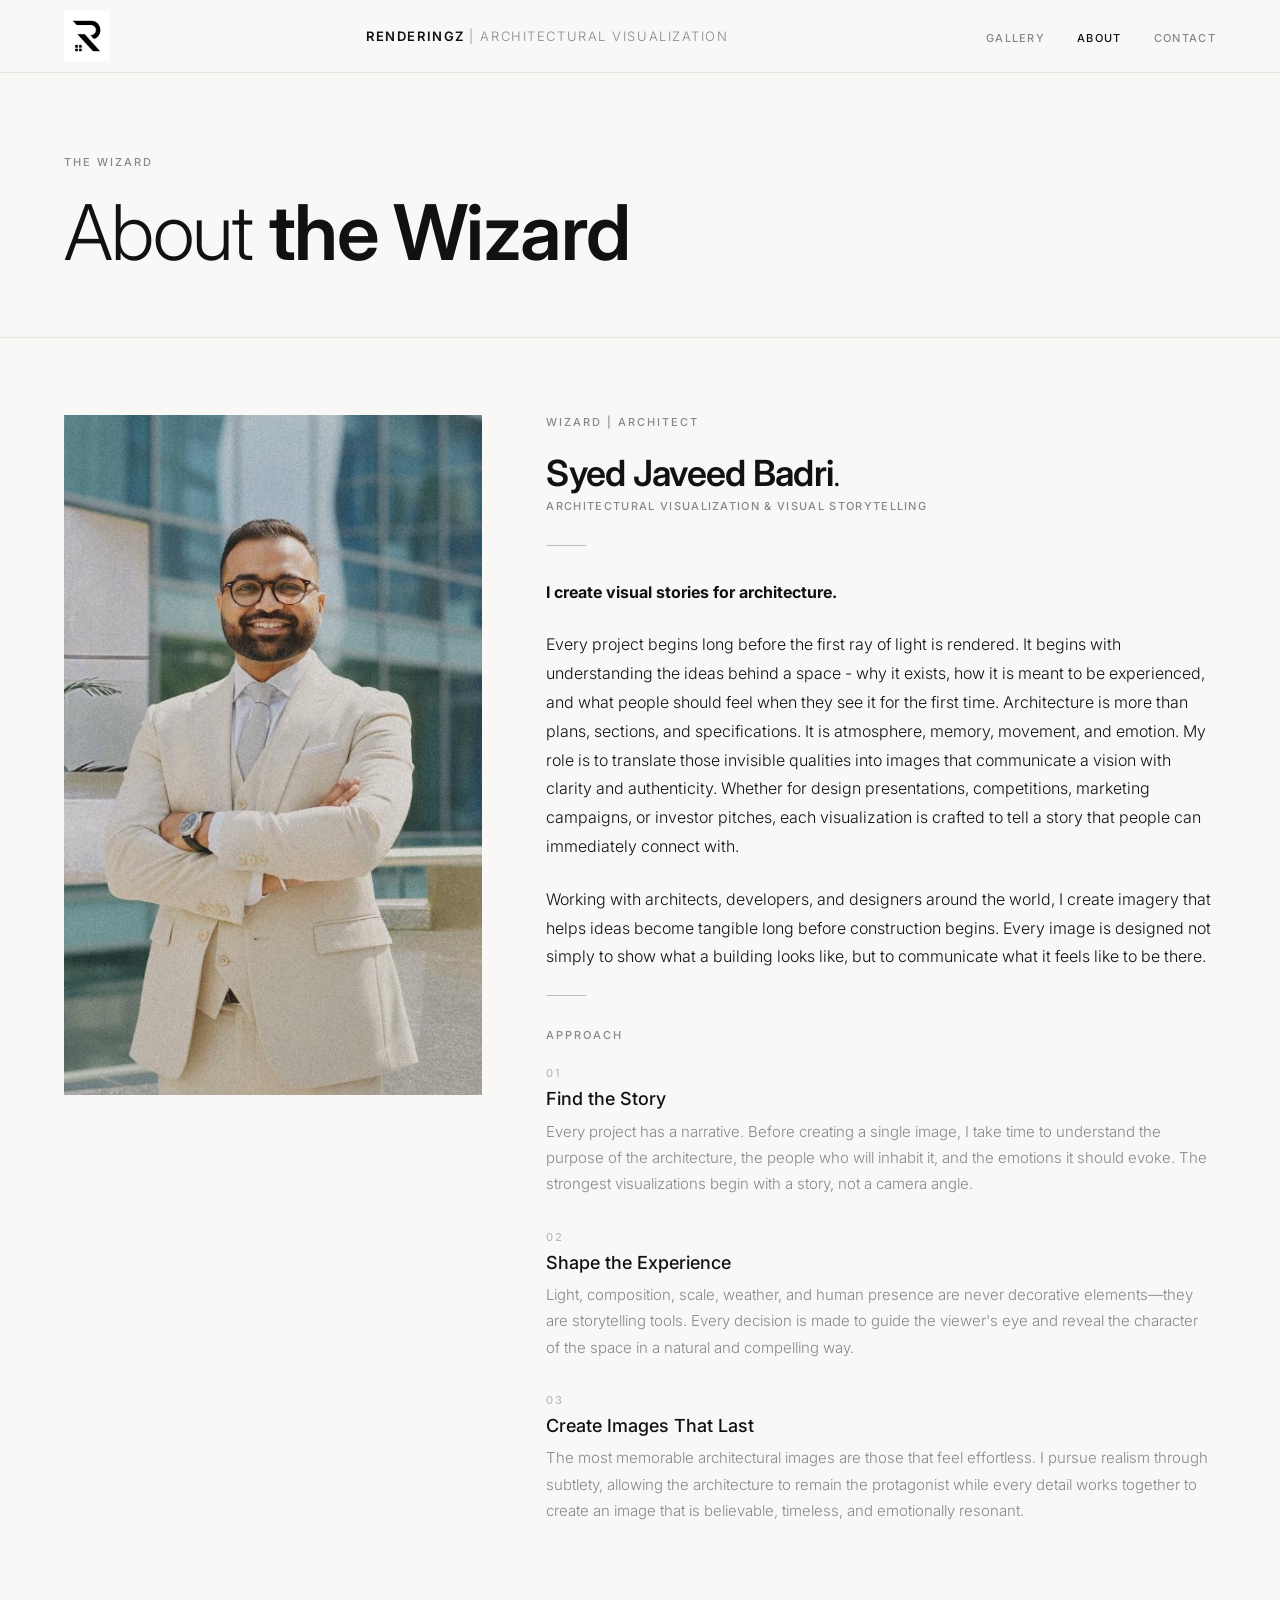
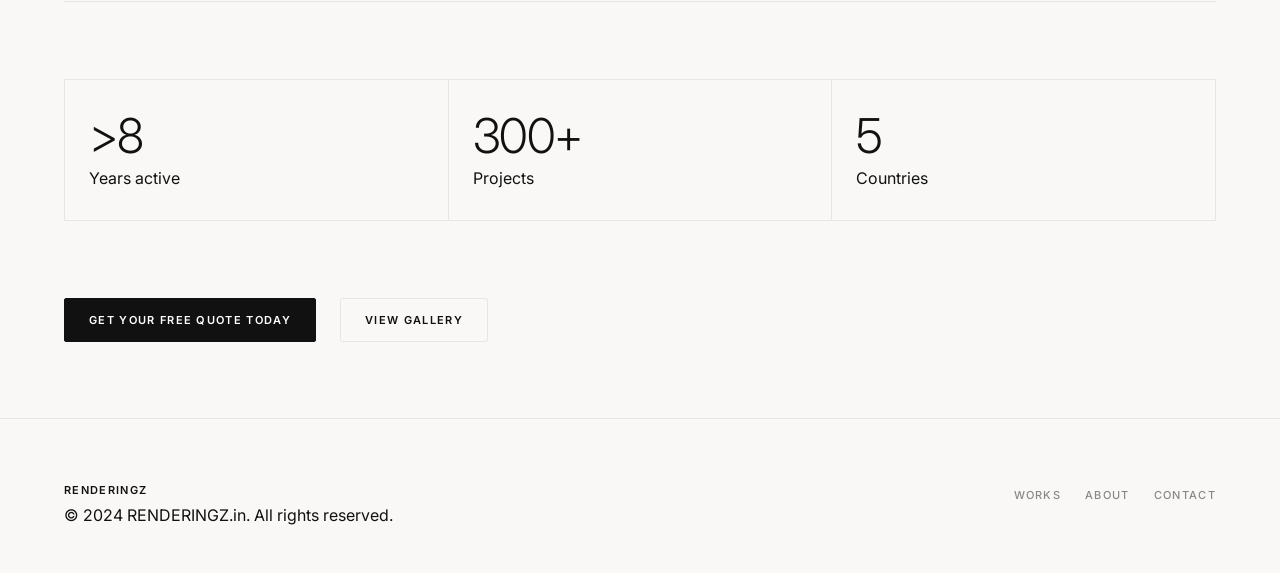
==== commit 6dd23fa6: "260714 third draft" ====
--- a/about.html
+++ b/about.html
@@ -173,8 +173,6 @@
         <div class="about-stat__label">Countries</div>
       </div>
 
-    
-
     </div><!-- /about-stats -->
 
 
@@ -192,19 +190,23 @@
        FOOTER
        ═══════════════════════════════════════════════════════════════ -->
   <footer class="site-footer">
+
     <div>
-      <!-- ↓ EDIT: Your studio name -->
-      <p class="footer__brand">Renderingz</p>
-      <p class="footer__credit">
-        Free CSS template by <a href="https://www.tooplate.com/view/2160-exhibit-studio" target="_blank" rel="nofollow">Tooplate</a>.<br>
-        Photos via <a href="https://picsum.photos" target="_blank" rel="noopener">Lorem Picsum</a>. Free for personal &amp; commercial use.
-      </p>
+      <!-- ↓ EDIT: Replace with your name / studio -->
+      <p class="footer__brand">RENDERINGZ</p>
+      <p class="footer__copyright">&copy; 2024 RENDERINGZ.in. All rights reserved.</p>
+      
+       
+      
     </div>
+
+    <!-- ↓ EDIT: Update links to match your site pages -->
     <ul class="footer__nav">
-      <li><a href="index.html">Gallery</a></li>
+      <li><a href="index.html">Works</a></li>
       <li><a href="about.html">About</a></li>
       <li><a href="contact.html">Contact</a></li>
     </ul>
+
   </footer>
 
   <!-- ═══════════════════════════════════════════════════════════════
--- a/Renderingz-style.css
+++ b/Renderingz-style.css
@@ -831,13 +831,9 @@
       gap:                   1px;
       background:            var(--color-border-subtle);
       border:                1px solid var(--color-border-subtle);
-      margin-bottom:         clamp(1rem, 3vw, 3rem);
-      padding-bottom:        clamp(3rem, 6vw, 6rem);
+      margin-bottom:         clamp(3rem, 6vw, 6rem);
+      padding-bottom:        clamp(0rem, 0vw, 0rem);
       border-bottom:         1px solid var(--color-border-subtle);
-    }
-
-    @media (max-width: 600px) {
-      .about-stats { grid-template-columns: repeat(2, 1fr); }
     }
 
     .about-stat {
@@ -851,14 +847,6 @@
       letter-spacing: -0.03em;
       line-height:    1;
       margin-bottom:  0.5rem;
-    }
-
-    .about-stat__label {
-      font-size:      var(--font-size-label);
-      font-weight:    500;
-      letter-spacing: var(--letter-spacing-wide);
-      text-transform: uppercase;
-      color:          var(--color-text-secondary);
     }
 
     /* ── Approach items (inside bio column) ────────────────────── */
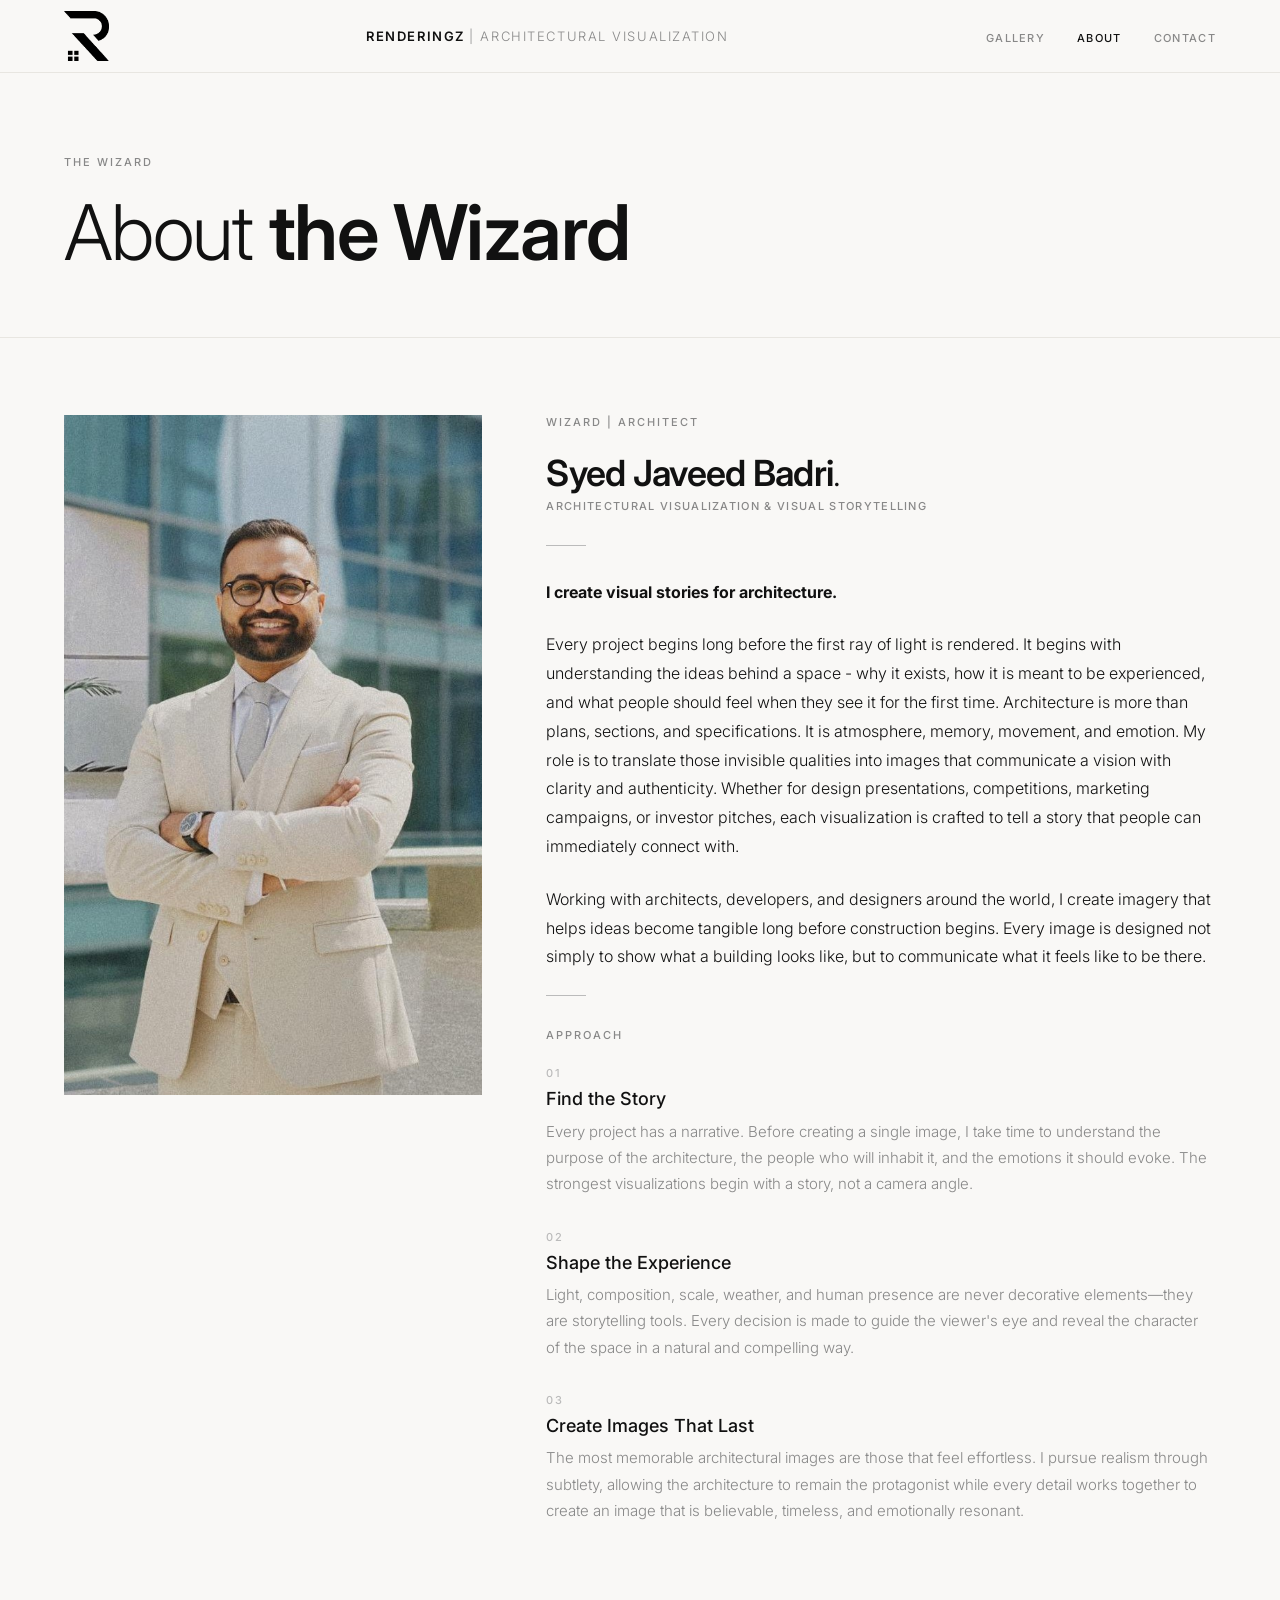
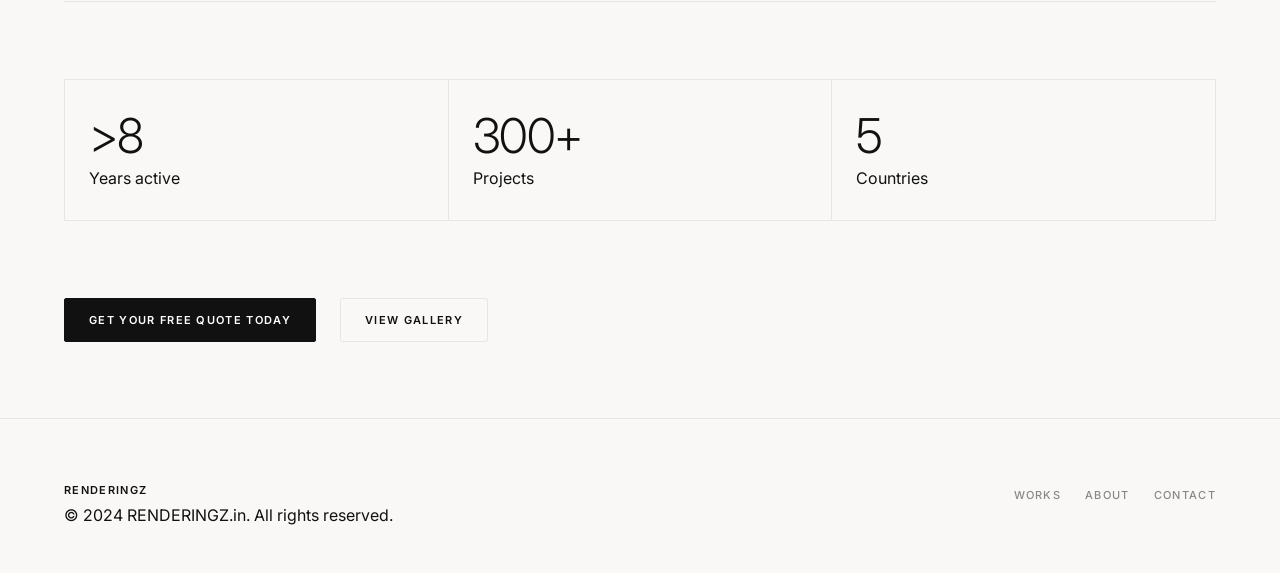
==== commit f0df09bb: "NAV favicon update" ====
--- a/about.html
+++ b/about.html
@@ -30,7 +30,7 @@
     <div class="nav__bar">
 
       <a href="index.html" class="logo">
-        <img src="images/logo-2-01.png" alt="Company Logo">
+        <img src="images/favicon-01.ico" alt="Company Logo">
 
       <!-- ↓ EDIT: Your studio / brand name -->
       <a href="index.html" class="nav__wordmark">RENDERINGZ <span>| Architectural visualization</span></a>
